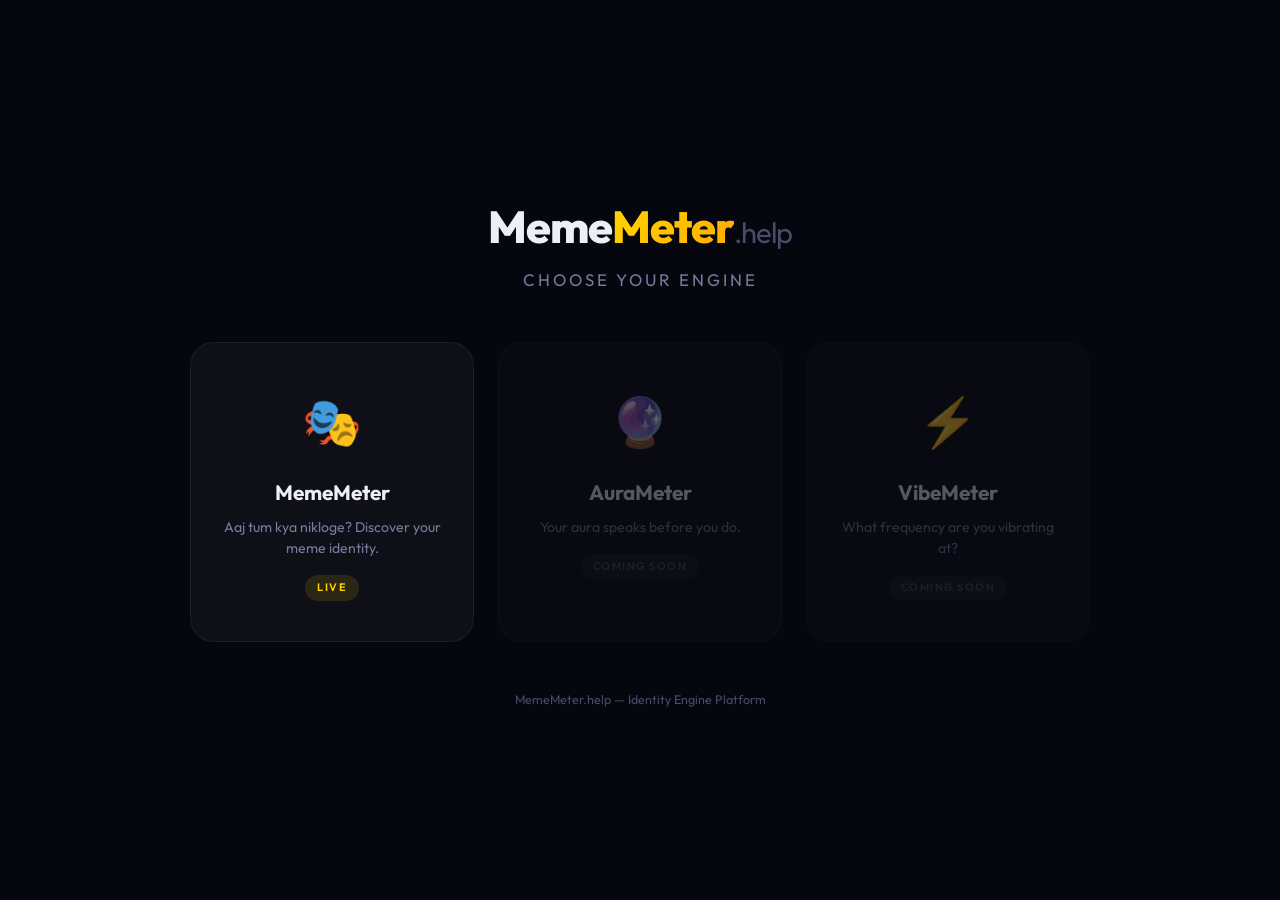
==== index.html @ c7aa948e "MemeMeter.help Platform v1.0 - modular engine architecture, auto-detect audio, weighted categories" ====
<!DOCTYPE html>
<html lang="en">

<head>
  <meta charset="UTF-8">
  <meta name="viewport" content="width=device-width, initial-scale=1.0">
  <title>MemeMeter.help — Psychological Identity Engine Platform</title>
  <meta name="description" content="MemeMeter.help — Choose your identity engine. Discover what makes you different." />
  <meta name="theme-color" content="#06060e" />
  <meta property="og:title" content="MemeMeter.help — Identity Engine Platform" />
  <meta property="og:description" content="Choose your engine. Discover your identity." />
  <meta property="og:type" content="website" />
  <meta property="og:url" content="https://mememeter.help" />

  <link rel="preconnect" href="https://fonts.googleapis.com" />
  <link rel="preconnect" href="https://fonts.gstatic.com" crossorigin />
  <link href="https://fonts.googleapis.com/css2?family=Outfit:wght@400;500;600;700;800&display=swap" rel="stylesheet" />

  <link rel="stylesheet" href="css/style.css" />
</head>

<body>

  <div class="home-wrapper">

    <div class="home-brand">
      <h1>Meme<span class="brand-accent">Meter</span><span class="brand-dot">.help</span></h1>
    </div>
    <p class="home-subtitle">Choose Your Engine</p>

    <div class="engine-grid">

      <!-- Engine 1: MemeMeter (LIVE) -->
      <a href="engines/mememeter.html" class="engine-card live" id="engine-mememeter">
        <span class="engine-card-emoji">🎭</span>
        <h2 class="engine-card-title">MemeMeter</h2>
        <p class="engine-card-desc">Aaj tum kya nikloge? Discover your meme identity.</p>
        <span class="engine-card-badge">Live</span>
      </a>

      <!-- Engine 2: Coming Soon -->
      <div class="engine-card coming-soon">
        <span class="engine-card-emoji">🔮</span>
        <h2 class="engine-card-title">AuraMeter</h2>
        <p class="engine-card-desc">Your aura speaks before you do.</p>
        <span class="engine-card-badge">Coming Soon</span>
      </div>

      <!-- Engine 3: Coming Soon -->
      <div class="engine-card coming-soon">
        <span class="engine-card-emoji">⚡</span>
        <h2 class="engine-card-title">VibeMeter</h2>
        <p class="engine-card-desc">What frequency are you vibrating at?</p>
        <span class="engine-card-badge">Coming Soon</span>
      </div>

    </div>

    <p class="home-footer">MemeMeter.help — Identity Engine Platform</p>

  </div>

</body>

</html>
---- css/style.css ----
/* ═══════════════════════════════════════════════════════════════
   MemeMeter.help — Platform Stylesheet
   ═══════════════════════════════════════════════════════════════ */

/* ── Reset & Root ─────────────────────────────────────────── */
*,
*::before,
*::after {
    margin: 0;
    padding: 0;
    box-sizing: border-box;
}

:root {
    --bg-deep: #06060e;
    --bg-primary: #0a0a16;
    --bg-card: rgba(255, 255, 255, 0.04);
    --bg-card-hover: rgba(255, 255, 255, 0.08);
    --border-subtle: rgba(255, 255, 255, 0.06);
    --text-primary: #eeeef5;
    --text-secondary: #7a7a9e;
    --text-muted: #4a4a6a;
    --accent-gold: #ffd700;
    --radius-sm: 10px;
    --radius-md: 16px;
    --radius-lg: 24px;
    --font: 'Outfit', sans-serif;
    --ease: cubic-bezier(0.4, 0, 0.2, 1);

    /* Category glows (rgb for rgba usage) */
    --glow-alpha: 255, 215, 0;
    --glow-savage: 168, 85, 247;
    --glow-silent: 59, 130, 246;
    --glow-clown: 239, 68, 68;
    --glow-stable: 107, 114, 128;
}

html {
    scroll-behavior: smooth;
    -webkit-tap-highlight-color: transparent;
}

body {
    font-family: var(--font);
    background: var(--bg-deep);
    color: var(--text-primary);
    min-height: 100vh;
    line-height: 1.6;
    -webkit-font-smoothing: antialiased;
}

.hidden {
    display: none !important;
}

/* ═══ HOMEPAGE ═══════════════════════════════════════════════ */
.home-wrapper {
    min-height: 100vh;
    display: flex;
    flex-direction: column;
    align-items: center;
    justify-content: center;
    padding: 2rem 1.5rem;
    text-align: center;
}

.home-brand h1 {
    font-size: 2.8rem;
    font-weight: 800;
    letter-spacing: -1px;
    margin-bottom: 0.3rem;
}

.brand-accent {
    background: linear-gradient(135deg, #ffd700, #ffaa00);
    -webkit-background-clip: text;
    -webkit-text-fill-color: transparent;
    background-clip: text;
}

.brand-dot,
.logo-dot {
    color: var(--text-muted);
    font-weight: 400;
    font-size: 0.65em;
}

.home-subtitle {
    color: var(--text-secondary);
    font-size: 1.05rem;
    letter-spacing: 3px;
    text-transform: uppercase;
    margin-bottom: 3rem;
}

/* Engine Grid */
.engine-grid {
    display: grid;
    grid-template-columns: repeat(3, 1fr);
    gap: 1.5rem;
    max-width: 900px;
    width: 100%;
}

.engine-card {
    background: var(--bg-card);
    border: 1px solid var(--border-subtle);
    border-radius: var(--radius-lg);
    padding: 2.5rem 1.8rem;
    text-decoration: none;
    color: var(--text-primary);
    transition: all 0.3s var(--ease);
    position: relative;
}

.engine-card.live:hover {
    background: var(--bg-card-hover);
    transform: translateY(-6px);
    box-shadow: 0 20px 50px rgba(255, 215, 0, 0.08);
    border-color: rgba(255, 215, 0, 0.15);
}

.engine-card.coming-soon {
    opacity: 0.35;
    cursor: not-allowed;
}

.engine-card-emoji {
    font-size: 3rem;
    display: block;
    margin-bottom: 1rem;
}

.engine-card-title {
    font-size: 1.3rem;
    font-weight: 700;
    margin-bottom: 0.5rem;
}

.engine-card-desc {
    color: var(--text-secondary);
    font-size: 0.88rem;
    line-height: 1.5;
}

.engine-card-badge {
    display: inline-block;
    margin-top: 1rem;
    padding: 0.25rem 0.75rem;
    border-radius: 20px;
    font-size: 0.68rem;
    font-weight: 600;
    text-transform: uppercase;
    letter-spacing: 1.5px;
}

.engine-card.live .engine-card-badge {
    background: rgba(255, 215, 0, 0.12);
    color: var(--accent-gold);
}

.engine-card.coming-soon .engine-card-badge {
    background: rgba(255, 255, 255, 0.05);
    color: var(--text-muted);
}

.home-footer {
    margin-top: 3rem;
    color: var(--text-muted);
    font-size: 0.78rem;
}

/* ═══ ENGINE PAGE ════════════════════════════════════════════ */
.engine-container {
    max-width: 500px;
    margin: 0 auto;
    padding: 1.5rem;
    min-height: 100vh;
}

/* Ad Slots */
.ad-slot {
    width: 100%;
    min-height: 50px;
    display: flex;
    align-items: center;
    justify-content: center;
    margin: 0.8rem 0;
}

.ad-slot--sticky {
    position: fixed;
    bottom: 0;
    left: 0;
    right: 0;
    z-index: 100;
    background: var(--bg-deep);
}

.ad-placeholder {
    color: var(--text-muted);
    font-size: 0.65rem;
    text-transform: uppercase;
    letter-spacing: 2px;
    opacity: 0.25;
}

/* Header */
.engine-header {
    text-align: center;
    padding: 1.5rem 0 1rem;
}

.engine-logo {
    font-size: 2.2rem;
    font-weight: 800;
    letter-spacing: -1px;
}

.logo-accent {
    background: linear-gradient(135deg, #ffd700, #ffaa00);
    -webkit-background-clip: text;
    -webkit-text-fill-color: transparent;
    background-clip: text;
}

.engine-tagline {
    color: var(--text-secondary);
    font-size: 0.95rem;
    margin-top: 0.25rem;
}

/* Input Section */
.input-card {
    background: var(--bg-card);
    border: 1px solid var(--border-subtle);
    border-radius: var(--radius-lg);
    padding: 2rem 1.5rem;
}

.input-label {
    display: block;
    color: var(--text-secondary);
    font-size: 0.8rem;
    font-weight: 600;
    text-transform: uppercase;
    letter-spacing: 1px;
    margin-bottom: 0.5rem;
}

.input-field {
    width: 100%;
    padding: 0.85rem 1.1rem;
    background: rgba(255, 255, 255, 0.04);
    border: 1px solid var(--border-subtle);
    border-radius: var(--radius-sm);
    color: var(--text-primary);
    font-family: var(--font);
    font-size: 1rem;
    outline: none;
    transition: all 0.3s var(--ease);
    margin-bottom: 1.5rem;
}

.input-field::placeholder {
    color: var(--text-muted);
}

.input-field:focus {
    border-color: rgba(255, 215, 0, 0.4);
    box-shadow: 0 0 20px rgba(255, 215, 0, 0.06);
}

/* Mode Grid */
.mode-grid {
    display: grid;
    grid-template-columns: repeat(auto-fit, minmax(85px, 1fr));
    gap: 0.5rem;
    margin-bottom: 1.6rem;
}

.mode-btn {
    padding: 0.55rem 0.3rem;
    background: rgba(255, 255, 255, 0.03);
    border: 1px solid var(--border-subtle);
    border-radius: var(--radius-sm);
    color: var(--text-secondary);
    font-family: var(--font);
    font-size: 0.82rem;
    font-weight: 500;
    cursor: pointer;
    transition: all 0.3s var(--ease);
}

.mode-btn:hover {
    background: rgba(255, 255, 255, 0.06);
    color: var(--text-primary);
}

.mode-btn.active {
    background: rgba(255, 215, 0, 0.1);
    border-color: rgba(255, 215, 0, 0.3);
    color: var(--accent-gold);
}

/* CTA Button */
.cta-btn {
    width: 100%;
    padding: 0.95rem;
    background: linear-gradient(135deg, #ffd700, #ffaa00);
    border: none;
    border-radius: var(--radius-sm);
    color: #0a0a16;
    font-family: var(--font);
    font-size: 1.05rem;
    font-weight: 700;
    cursor: pointer;
    transition: all 0.3s var(--ease);
    display: flex;
    align-items: center;
    justify-content: center;
    gap: 0.5rem;
}

.cta-btn:hover {
    transform: translateY(-2px);
    box-shadow: 0 8px 25px rgba(255, 215, 0, 0.25);
}

.cta-btn:active {
    transform: translateY(0);
}

.cta-btn:disabled {
    opacity: 0.5;
    cursor: not-allowed;
    transform: none;
}

.cta-btn--secondary {
    background: rgba(255, 255, 255, 0.06);
    color: var(--text-primary);
    border: 1px solid var(--border-subtle);
}

.cta-btn--secondary:hover {
    background: rgba(255, 255, 255, 0.1);
    box-shadow: none;
}

/* Loading Section */
.loading-section {
    padding: 4rem 0;
    text-align: center;
}

.loader-ring {
    width: 80px;
    height: 80px;
    margin: 0 auto 2rem;
    position: relative;
}

.loader-ring .ring {
    position: absolute;
    inset: 0;
    border-radius: 50%;
    border: 3px solid transparent;
}

.loader-ring .ring:nth-child(1) {
    border-top-color: #ffd700;
    animation: spin 1.2s linear infinite;
}

.loader-ring .ring:nth-child(2) {
    border-right-color: #a855f7;
    animation: spin 1.8s linear infinite reverse;
}

.loader-ring .ring:nth-child(3) {
    border-bottom-color: #3b82f6;
    animation: spin 2.4s linear infinite;
}

@keyframes spin {
    to {
        transform: rotate(360deg);
    }
}

.loading-msg {
    color: var(--text-secondary);
    font-size: 0.95rem;
    min-height: 1.5em;
}

/* ═══ RESULT SECTION ═════════════════════════════════════════ */
.result-section {
    padding: 1rem 0 2rem;
    animation: fadeInUp 0.6s ease-out;
}

@keyframes fadeInUp {
    from {
        opacity: 0;
        transform: translateY(30px);
    }

    to {
        opacity: 1;
        transform: translateY(0);
    }
}

/* Meme Card */
.meme-card {
    border-radius: var(--radius-lg);
    padding: 2px;
    position: relative;
    overflow: hidden;
    --active-glow: var(--glow-stable);
    animation: glowPulse 3s ease-in-out infinite;
}

@keyframes glowPulse {

    0%,
    100% {
        box-shadow: 0 0 25px rgba(var(--active-glow), 0.12);
    }

    50% {
        box-shadow: 0 0 50px rgba(var(--active-glow), 0.28);
    }
}

.meme-card-inner {
    background: var(--bg-primary);
    border-radius: calc(var(--radius-lg) - 2px);
    padding: 2.5rem 1.8rem;
    text-align: center;
}

.meme-card-header {
    font-size: 0.65rem;
    text-transform: uppercase;
    letter-spacing: 3px;
    color: var(--text-muted);
    margin-bottom: 1.5rem;
}

.meme-emoji {
    font-size: 4rem;
    display: block;
    margin-bottom: 0.8rem;
    animation: emojiFloat 3s ease-in-out infinite;
}

@keyframes emojiFloat {

    0%,
    100% {
        transform: translateY(0);
    }

    50% {
        transform: translateY(-8px);
    }
}

.meme-title {
    font-size: 1.7rem;
    font-weight: 800;
    margin-bottom: 0.25rem;
    line-height: 1.2;
}

.meme-name {
    font-size: 0.85rem;
    color: var(--text-secondary);
    margin-bottom: 1rem;
}

.meme-text {
    font-size: 1rem;
    line-height: 1.7;
    color: var(--text-secondary);
    max-width: 330px;
    margin: 0 auto 1.5rem;
}

.meme-badge {
    display: inline-block;
    padding: 0.3rem 0.9rem;
    border-radius: 20px;
    font-size: 0.65rem;
    font-weight: 700;
    text-transform: uppercase;
    letter-spacing: 2px;
    margin-bottom: 1.5rem;
}

.meme-card-footer {
    font-size: 0.72rem;
    color: var(--text-muted);
}

.meme-card-footer strong {
    color: var(--text-secondary);
}

/* ── Category Card Themes ─────────────────────────────────── */
.meme-card[data-category="ALPHA"] {
    --active-glow: var(--glow-alpha);
    background: linear-gradient(135deg, rgba(255, 215, 0, 0.25), rgba(255, 170, 0, 0.08));
}

.meme-card[data-category="ALPHA"] .meme-title {
    color: #ffd700;
}

.meme-card[data-category="ALPHA"] .meme-badge {
    background: rgba(255, 215, 0, 0.12);
    color: #ffd700;
}

.meme-card[data-category="SAVAGE"] {
    --active-glow: var(--glow-savage);
    background: linear-gradient(135deg, rgba(168, 85, 247, 0.25), rgba(59, 130, 246, 0.08));
}

.meme-card[data-category="SAVAGE"] .meme-title {
    color: #c084fc;
}

.meme-card[data-category="SAVAGE"] .meme-badge {
    background: rgba(168, 85, 247, 0.12);
    color: #c084fc;
}

.meme-card[data-category="SILENT"] {
    --active-glow: var(--glow-silent);
    background: linear-gradient(135deg, rgba(59, 130, 246, 0.2), rgba(30, 58, 138, 0.08));
}

.meme-card[data-category="SILENT"] .meme-title {
    color: #60a5fa;
}

.meme-card[data-category="SILENT"] .meme-badge {
    background: rgba(59, 130, 246, 0.12);
    color: #60a5fa;
}

.meme-card[data-category="CLOWN"] {
    --active-glow: var(--glow-clown);
    background: linear-gradient(135deg, rgba(239, 68, 68, 0.25), rgba(249, 115, 22, 0.12));
}

.meme-card[data-category="CLOWN"] .meme-title {
    color: #f87171;
}

.meme-card[data-category="CLOWN"] .meme-badge {
    background: rgba(239, 68, 68, 0.12);
    color: #f87171;
}

.meme-card[data-category="STABLE"] {
    --active-glow: var(--glow-stable);
    background: linear-gradient(135deg, rgba(107, 114, 128, 0.15), rgba(75, 85, 99, 0.06));
}

.meme-card[data-category="STABLE"] .meme-title {
    color: #9ca3af;
}

.meme-card[data-category="STABLE"] .meme-badge {
    background: rgba(107, 114, 128, 0.12);
    color: #9ca3af;
}

/* Action Buttons */
.action-row {
    display: grid;
    grid-template-columns: repeat(2, 1fr);
    gap: 0.7rem;
    margin: 1.5rem 0;
}

.action-btn {
    padding: 0.7rem 0.4rem;
    background: var(--bg-card);
    border: 1px solid var(--border-subtle);
    border-radius: var(--radius-sm);
    color: var(--text-primary);
    font-family: var(--font);
    font-size: 0.82rem;
    font-weight: 500;
    cursor: pointer;
    transition: all 0.3s var(--ease);
    display: flex;
    align-items: center;
    justify-content: center;
    gap: 0.35rem;
}

.action-btn:hover {
    background: var(--bg-card-hover);
    transform: translateY(-1px);
}

.audio-controls {
    display: flex;
    gap: 0.5rem;
    margin-bottom: 1.2rem;
}

.audio-btn {
    flex: 1;
    padding: 0.55rem;
    background: rgba(255, 255, 255, 0.03);
    border: 1px solid var(--border-subtle);
    border-radius: var(--radius-sm);
    color: var(--text-secondary);
    font-family: var(--font);
    font-size: 0.78rem;
    cursor: pointer;
    transition: all 0.3s var(--ease);
    display: flex;
    align-items: center;
    justify-content: center;
    gap: 0.3rem;
}

.audio-btn:hover {
    background: rgba(255, 255, 255, 0.06);
    color: var(--text-primary);
}

/* ═══ RESPONSIVE ═════════════════════════════════════════════ */
@media (max-width: 768px) {
    .engine-grid {
        grid-template-columns: 1fr;
        max-width: 360px;
        margin: 0 auto;
    }

    .home-brand h1 {
        font-size: 2.2rem;
    }
}

@media (max-width: 500px) {
    .engine-logo {
        font-size: 1.8rem;
    }

    .meme-title {
        font-size: 1.45rem;
    }

    .meme-emoji {
        font-size: 3.2rem;
    }

    .mode-grid {
        grid-template-columns: repeat(3, 1fr);
    }
}

@media (max-width: 380px) {
    .mode-grid {
        grid-template-columns: repeat(2, 1fr);
    }

    .action-row {
        grid-template-columns: 1fr;
    }
}
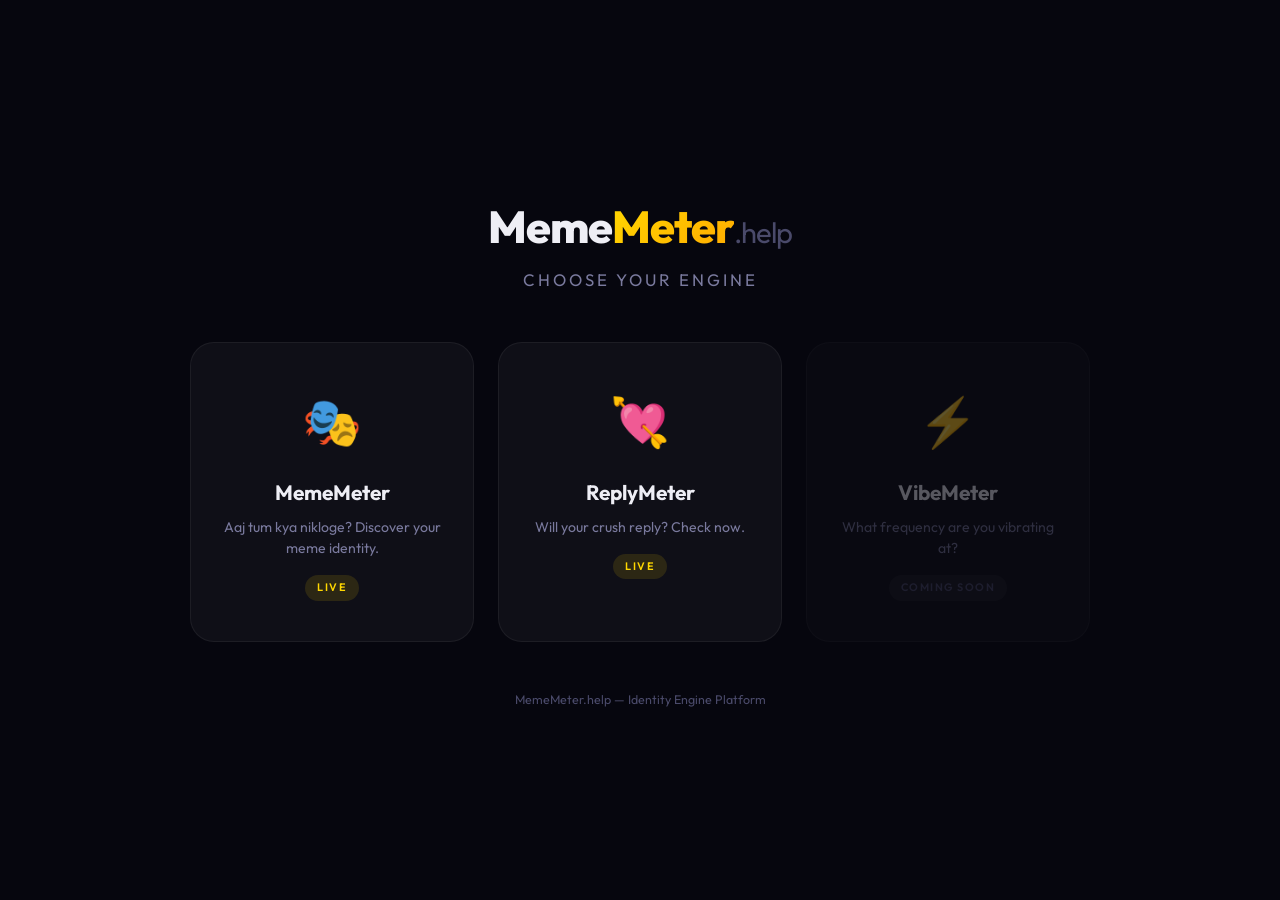
==== commit ba081252: "Add ReplyMeter engine: 5-step crush reply probability calculator with typing animation, 50 dialogues" ====
--- a/index.html
+++ b/index.html
@@ -3,19 +3,68 @@
 
 <head>
   <meta charset="UTF-8">
-  <meta name="viewport" content="width=device-width, initial-scale=1.0">
-  <title>MemeMeter.help — Psychological Identity Engine Platform</title>
-  <meta name="description" content="MemeMeter.help — Choose your identity engine. Discover what makes you different." />
+  <meta name="viewport" content="width=device-width, initial-scale=1">
+
+  <!-- ══ Primary SEO ═══════════════════════════════════════ -->
+  <title>MemeMeter – Psychological Identity Engine</title>
+  <meta name="description"
+    content="MemeMeter.help — India's #1 meme personality test. Enter your name and find out if you're Alpha, Savage, Silent Operator or a full Clown. Free, fun, instant result with audio. Try now!" />
+  <meta name="keywords"
+    content="meme meter, meme personality test, meme test, sigma test, alpha test, savage or clown, meme identity, personality quiz, funny personality test, hinglish meme, meme generator, apna meme type check karo, sigma ya clown test, mememeter result, free meme quiz, meme level check, personality test hindi, identity test online free, viral meme test, psychological identity test" />
+  <meta name="author" content="MemeMeter.help" />
+  <meta name="robots" content="index, follow" />
+  <link rel="canonical" href="https://mememeter.promptly.help/" />
   <meta name="theme-color" content="#06060e" />
-  <meta property="og:title" content="MemeMeter.help — Identity Engine Platform" />
-  <meta property="og:description" content="Choose your engine. Discover your identity." />
+
+  <!-- ══ Open Graph (Facebook, WhatsApp, Discord) ═════════ -->
   <meta property="og:type" content="website" />
-  <meta property="og:url" content="https://mememeter.help" />
+  <meta property="og:site_name" content="MemeMeter.help" />
+  <meta property="og:title" content="MemeMeter – Aaj Tum Kya Nikloge?" />
+  <meta property="og:description" content="Sigma? Savage? Silent Operator? Check your identity now." />
+  <meta property="og:url" content="https://mememeter.promptly.help/" />
+  <meta property="og:image" content="https://mememeter.promptly.help/og-image.png?v=1" />
+  <meta property="og:image:width" content="1200" />
+  <meta property="og:image:height" content="630" />
+  <meta property="og:locale" content="en_IN" />
 
+  <!-- ══ Twitter Card ═════════════════════════════════════ -->
+  <meta name="twitter:card" content="summary_large_image" />
+  <meta name="twitter:title" content="MemeMeter – Aaj Tum Kya Nikloge?" />
+  <meta name="twitter:description" content="Sigma? Savage? Silent Operator? Check your identity now." />
+  <meta name="twitter:image" content="https://mememeter.promptly.help/og-image.png?v=1" />
+
+  <!-- ══ JSON-LD Structured Data ══════════════════════════ -->
+  <script type="application/ld+json">
+  {
+    "@context": "https://schema.org",
+    "@type": "WebSite",
+    "name": "MemeMeter.help",
+    "alternateName": ["MemeMeter", "Meme Meter", "Meme Personality Test"],
+    "url": "https://mememeter.promptly.help",
+    "description": "Free meme personality test — discover your identity: Alpha Frequency, Dominance Protocol, Silent Operator, or Reality Check.",
+    "inLanguage": ["en", "hi"],
+    "potentialAction": {
+      "@type": "SearchAction",
+      "target": "https://mememeter.promptly.help/engines/mememeter.html?q={search_term_string}",
+      "query-input": "required name=search_term_string"
+    }
+  }
+  </script>
+  <script type="application/ld+json">
+  {
+    "@context": "https://schema.org",
+    "@type": "Organization",
+    "name": "MemeMeter.help",
+    "url": "https://mememeter.promptly.help",
+    "logo": "https://mememeter.promptly.help/og-image.png?v=1",
+    "sameAs": []
+  }
+  </script>
+
+  <!-- ══ Fonts & Styles ══════════════════════════════════ -->
   <link rel="preconnect" href="https://fonts.googleapis.com" />
   <link rel="preconnect" href="https://fonts.gstatic.com" crossorigin />
   <link href="https://fonts.googleapis.com/css2?family=Outfit:wght@400;500;600;700;800&display=swap" rel="stylesheet" />
-
   <link rel="stylesheet" href="css/style.css" />
 </head>
 
@@ -38,13 +87,13 @@
         <span class="engine-card-badge">Live</span>
       </a>
 
-      <!-- Engine 2: Coming Soon -->
-      <div class="engine-card coming-soon">
-        <span class="engine-card-emoji">🔮</span>
-        <h2 class="engine-card-title">AuraMeter</h2>
-        <p class="engine-card-desc">Your aura speaks before you do.</p>
-        <span class="engine-card-badge">Coming Soon</span>
-      </div>
+      <!-- Engine 2: ReplyMeter (LIVE) -->
+      <a href="engines/replymeter.html" class="engine-card live" id="engine-replymeter">
+        <span class="engine-card-emoji">💘</span>
+        <h2 class="engine-card-title">ReplyMeter</h2>
+        <p class="engine-card-desc">Will your crush reply? Check now.</p>
+        <span class="engine-card-badge">Live</span>
+      </a>
 
       <!-- Engine 3: Coming Soon -->
       <div class="engine-card coming-soon">
--- a/css/style.css
+++ b/css/style.css
@@ -678,4 +678,358 @@
     .action-row {
         grid-template-columns: 1fr;
     }
+}
+
+
+/* ═══════════════════════════════════════════════════════════════
+   REPLYMETER ENGINE — Styles
+   ═══════════════════════════════════════════════════════════════ */
+
+/* ── Progress Dots ──────────────────────────────────────── */
+.rm-progress {
+    display: flex;
+    justify-content: center;
+    gap: 0.6rem;
+    margin-bottom: 1.8rem;
+}
+
+.rm-dot {
+    width: 32px;
+    height: 32px;
+    border-radius: 50%;
+    background: rgba(255, 255, 255, 0.04);
+    border: 1px solid var(--border-subtle);
+    color: var(--text-muted);
+    font-size: 0.7rem;
+    font-weight: 600;
+    display: flex;
+    align-items: center;
+    justify-content: center;
+    transition: all 0.3s var(--ease);
+}
+
+.rm-dot.active {
+    border-color: rgba(255, 215, 0, 0.4);
+    color: var(--accent-gold);
+    background: rgba(255, 215, 0, 0.08);
+}
+
+.rm-dot.done {
+    background: rgba(255, 215, 0, 0.15);
+    border-color: rgba(255, 215, 0, 0.5);
+    color: var(--accent-gold);
+}
+
+/* ── Wizard Steps ───────────────────────────────────────── */
+.rm-wizard {
+    position: relative;
+    min-height: 200px;
+}
+
+.rm-step {
+    display: none;
+    animation: rmFadeIn 0.35s ease-out;
+}
+
+.rm-step.active {
+    display: block;
+}
+
+@keyframes rmFadeIn {
+    from {
+        opacity: 0;
+        transform: translateX(20px);
+    }
+
+    to {
+        opacity: 1;
+        transform: translateX(0);
+    }
+}
+
+.rm-step-label {
+    font-size: 1.05rem;
+    font-weight: 600;
+    color: var(--text-primary);
+    margin-bottom: 1rem;
+    text-align: center;
+}
+
+/* ── Radio Buttons (large, tap-friendly) ────────────────── */
+.rm-radio-grid {
+    display: grid;
+    grid-template-columns: 1fr;
+    gap: 0.5rem;
+}
+
+.rm-radio-btn {
+    width: 100%;
+    padding: 0.85rem 1rem;
+    background: rgba(255, 255, 255, 0.03);
+    border: 1px solid var(--border-subtle);
+    border-radius: var(--radius-sm);
+    color: var(--text-secondary);
+    font-family: var(--font);
+    font-size: 0.92rem;
+    font-weight: 500;
+    cursor: pointer;
+    transition: all 0.25s var(--ease);
+    text-align: left;
+}
+
+.rm-radio-btn:hover {
+    background: rgba(255, 255, 255, 0.06);
+    color: var(--text-primary);
+}
+
+.rm-radio-btn.selected {
+    background: rgba(255, 215, 0, 0.1);
+    border-color: rgba(255, 215, 0, 0.35);
+    color: var(--accent-gold);
+    font-weight: 600;
+}
+
+/* ── Confidence Slider ──────────────────────────────────── */
+.rm-slider-wrap {
+    padding: 1.5rem 0 2rem;
+    text-align: center;
+}
+
+.rm-slider {
+    width: 100%;
+    height: 6px;
+    -webkit-appearance: none;
+    appearance: none;
+    background: rgba(255, 255, 255, 0.08);
+    border-radius: 3px;
+    outline: none;
+}
+
+.rm-slider::-webkit-slider-thumb {
+    -webkit-appearance: none;
+    width: 28px;
+    height: 28px;
+    border-radius: 50%;
+    background: linear-gradient(135deg, #ffd700, #ffaa00);
+    border: none;
+    cursor: pointer;
+    box-shadow: 0 4px 15px rgba(255, 215, 0, 0.3);
+}
+
+.rm-slider::-moz-range-thumb {
+    width: 28px;
+    height: 28px;
+    border-radius: 50%;
+    background: linear-gradient(135deg, #ffd700, #ffaa00);
+    border: none;
+    cursor: pointer;
+    box-shadow: 0 4px 15px rgba(255, 215, 0, 0.3);
+}
+
+.rm-slider-value {
+    margin-top: 0.8rem;
+    font-size: 2rem;
+    font-weight: 800;
+    color: var(--accent-gold);
+}
+
+/* ── Check Button inside wizard ─────────────────────────── */
+.rm-check-btn {
+    margin-top: 1rem;
+}
+
+/* ── Typing Bubble Loading ──────────────────────────────── */
+.rm-loading-section {
+    padding: 5rem 0;
+    text-align: center;
+}
+
+.rm-typing-bubble {
+    display: inline-flex;
+    gap: 6px;
+    background: rgba(255, 255, 255, 0.06);
+    padding: 1rem 1.5rem;
+    border-radius: 20px 20px 20px 4px;
+    margin-bottom: 1.5rem;
+}
+
+.rm-typing-dot {
+    width: 10px;
+    height: 10px;
+    border-radius: 50%;
+    background: var(--text-secondary);
+    animation: rmTypingBounce 1.4s ease-in-out infinite;
+}
+
+.rm-typing-dot:nth-child(2) {
+    animation-delay: 0.15s;
+}
+
+.rm-typing-dot:nth-child(3) {
+    animation-delay: 0.3s;
+}
+
+@keyframes rmTypingBounce {
+
+    0%,
+    60%,
+    100% {
+        transform: translateY(0);
+        opacity: 0.4;
+    }
+
+    30% {
+        transform: translateY(-10px);
+        opacity: 1;
+    }
+}
+
+/* ── Result Card (1:1 square) ───────────────────────────── */
+.rm-result-card {
+    border-radius: var(--radius-lg);
+    padding: 2px;
+    position: relative;
+    overflow: hidden;
+    animation: glowPulse 3s ease-in-out infinite;
+    aspect-ratio: 1 / 1;
+    max-width: 420px;
+    margin: 0 auto;
+}
+
+.rm-card-inner {
+    background: var(--bg-primary);
+    border-radius: calc(var(--radius-lg) - 2px);
+    padding: 2.5rem 1.8rem;
+    text-align: center;
+    display: flex;
+    flex-direction: column;
+    align-items: center;
+    justify-content: center;
+    height: 100%;
+}
+
+/* ── Percent Display ────────────────────────────────────── */
+.rm-percent-wrap {
+    margin: 1rem 0;
+}
+
+.rm-percent {
+    font-size: 5rem;
+    font-weight: 800;
+    line-height: 1;
+    background: linear-gradient(135deg, #ffd700, #ffaa00);
+    -webkit-background-clip: text;
+    -webkit-text-fill-color: transparent;
+    background-clip: text;
+}
+
+.rm-range-title {
+    font-size: 1.2rem;
+    font-weight: 700;
+    margin-bottom: 1rem;
+    color: var(--text-primary);
+}
+
+.rm-dialogue {
+    font-size: 0.95rem;
+    line-height: 1.7;
+    color: var(--text-secondary);
+    white-space: pre-line;
+    max-width: 300px;
+    margin: 0 auto 1.5rem;
+}
+
+/* ── Range Glow Themes ──────────────────────────────────── */
+.rm-glow-green {
+    --active-glow: 74, 222, 128;
+    background: linear-gradient(135deg, rgba(74, 222, 128, 0.2), rgba(34, 197, 94, 0.06));
+}
+
+.rm-glow-green .rm-percent {
+    background: linear-gradient(135deg, #4ade80, #22c55e);
+    -webkit-background-clip: text;
+    background-clip: text;
+}
+
+.rm-glow-green .rm-range-title {
+    color: #4ade80;
+}
+
+.rm-glow-delay {
+    --active-glow: 251, 191, 36;
+    background: linear-gradient(135deg, rgba(251, 191, 36, 0.2), rgba(245, 158, 11, 0.06));
+}
+
+.rm-glow-delay .rm-percent {
+    background: linear-gradient(135deg, #fbbf24, #f59e0b);
+    -webkit-background-clip: text;
+    background-clip: text;
+}
+
+.rm-glow-delay .rm-range-title {
+    color: #fbbf24;
+}
+
+.rm-glow-overthink {
+    --active-glow: 251, 146, 60;
+    background: linear-gradient(135deg, rgba(251, 146, 60, 0.2), rgba(234, 88, 12, 0.06));
+}
+
+.rm-glow-overthink .rm-percent {
+    background: linear-gradient(135deg, #fb923c, #ea580c);
+    -webkit-background-clip: text;
+    background-clip: text;
+}
+
+.rm-glow-overthink .rm-range-title {
+    color: #fb923c;
+}
+
+.rm-glow-danger {
+    --active-glow: 239, 68, 68;
+    background: linear-gradient(135deg, rgba(239, 68, 68, 0.25), rgba(185, 28, 28, 0.08));
+}
+
+.rm-glow-danger .rm-percent {
+    background: linear-gradient(135deg, #ef4444, #b91c1c);
+    -webkit-background-clip: text;
+    background-clip: text;
+}
+
+.rm-glow-danger .rm-range-title {
+    color: #ef4444;
+}
+
+.rm-glow-brother {
+    --active-glow: 148, 163, 184;
+    background: linear-gradient(135deg, rgba(148, 163, 184, 0.15), rgba(100, 116, 139, 0.06));
+}
+
+.rm-glow-brother .rm-percent {
+    background: linear-gradient(135deg, #94a3b8, #64748b);
+    -webkit-background-clip: text;
+    background-clip: text;
+}
+
+.rm-glow-brother .rm-range-title {
+    color: #94a3b8;
+}
+
+/* ── ReplyMeter Responsive ──────────────────────────────── */
+@media (max-width: 500px) {
+    .rm-percent {
+        font-size: 4rem;
+    }
+
+    .rm-result-card {
+        max-width: 340px;
+    }
+
+    .rm-card-inner {
+        padding: 2rem 1.4rem;
+    }
+
+    .rm-dialogue {
+        font-size: 0.88rem;
+    }
 }
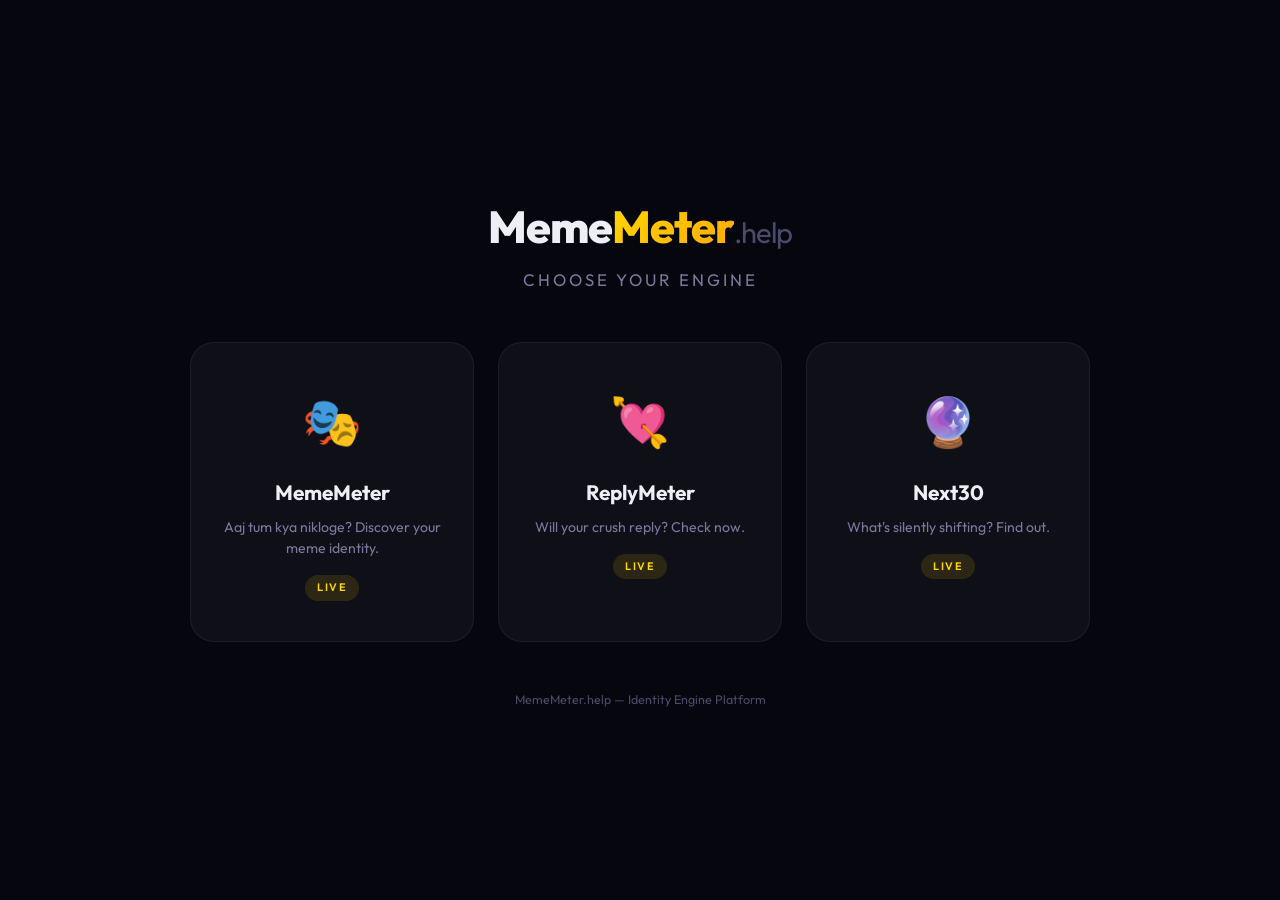
==== commit 87708878: "Add Next30 engine: cinematic emotional shift predictor, 5 modes, 50 dialogues, darkening overlay" ====
--- a/index.html
+++ b/index.html
@@ -95,13 +95,13 @@
         <span class="engine-card-badge">Live</span>
       </a>
 
-      <!-- Engine 3: Coming Soon -->
-      <div class="engine-card coming-soon">
-        <span class="engine-card-emoji">⚡</span>
-        <h2 class="engine-card-title">VibeMeter</h2>
-        <p class="engine-card-desc">What frequency are you vibrating at?</p>
-        <span class="engine-card-badge">Coming Soon</span>
-      </div>
+      <!-- Engine 3: Next30 (LIVE) -->
+      <a href="engines/next30.html" class="engine-card live" id="engine-next30">
+        <span class="engine-card-emoji">🔮</span>
+        <h2 class="engine-card-title">Next30</h2>
+        <p class="engine-card-desc">What's silently shifting? Find out.</p>
+        <span class="engine-card-badge">Live</span>
+      </a>
 
     </div>
 
--- a/css/style.css
+++ b/css/style.css
@@ -1032,4 +1032,415 @@
     .rm-dialogue {
         font-size: 0.88rem;
     }
+}
+
+
+/* ═══════════════════════════════════════════════════════════════
+   NEXT30 ENGINE — Styles
+   ═══════════════════════════════════════════════════════════════ */
+
+/* ── Cinematic Overlay ──────────────────────────────────── */
+.n30-overlay {
+    position: fixed;
+    inset: 0;
+    background: rgba(0, 0, 0, 0);
+    pointer-events: none;
+    z-index: 50;
+    transition: background 1.5s ease;
+}
+
+.n30-overlay.n30-darken {
+    background: rgba(0, 0, 0, 0.55);
+}
+
+/* ── Progress Dots ──────────────────────────────────────── */
+.n30-progress {
+    display: flex;
+    justify-content: center;
+    gap: 0.6rem;
+    margin-bottom: 1.8rem;
+}
+
+.n30-dot {
+    width: 32px;
+    height: 32px;
+    border-radius: 50%;
+    background: rgba(255, 255, 255, 0.04);
+    border: 1px solid var(--border-subtle);
+    color: var(--text-muted);
+    font-size: 0.7rem;
+    font-weight: 600;
+    display: flex;
+    align-items: center;
+    justify-content: center;
+    transition: all 0.3s var(--ease);
+}
+
+.n30-dot.active {
+    border-color: rgba(168, 85, 247, 0.4);
+    color: #c084fc;
+    background: rgba(168, 85, 247, 0.08);
+}
+
+.n30-dot.done {
+    background: rgba(168, 85, 247, 0.15);
+    border-color: rgba(168, 85, 247, 0.5);
+    color: #c084fc;
+}
+
+/* ── Wizard Steps ───────────────────────────────────────── */
+.n30-wizard {
+    position: relative;
+    min-height: 220px;
+}
+
+.n30-step {
+    display: none;
+    animation: n30FadeIn 0.4s ease-out;
+}
+
+.n30-step.active {
+    display: block;
+}
+
+@keyframes n30FadeIn {
+    from {
+        opacity: 0;
+        transform: translateY(12px);
+    }
+
+    to {
+        opacity: 1;
+        transform: translateY(0);
+    }
+}
+
+.n30-step-label {
+    font-size: 1.05rem;
+    font-weight: 600;
+    color: var(--text-primary);
+    margin-bottom: 1rem;
+    text-align: center;
+}
+
+/* ── Option Buttons ─────────────────────────────────────── */
+.n30-option-grid {
+    display: grid;
+    grid-template-columns: 1fr;
+    gap: 0.5rem;
+}
+
+.n30-option-btn {
+    width: 100%;
+    padding: 0.85rem 1rem;
+    background: rgba(255, 255, 255, 0.02);
+    border: 1px solid var(--border-subtle);
+    border-radius: var(--radius-sm);
+    color: var(--text-secondary);
+    font-family: var(--font);
+    font-size: 0.92rem;
+    font-weight: 500;
+    cursor: pointer;
+    transition: all 0.25s var(--ease);
+    text-align: left;
+}
+
+.n30-option-btn:hover {
+    background: rgba(168, 85, 247, 0.05);
+    border-color: rgba(168, 85, 247, 0.2);
+    color: var(--text-primary);
+}
+
+.n30-option-btn.selected {
+    background: rgba(168, 85, 247, 0.1);
+    border-color: rgba(168, 85, 247, 0.35);
+    color: #c084fc;
+    font-weight: 600;
+}
+
+.n30-card-dark {
+    background: rgba(255, 255, 255, 0.02);
+}
+
+/* ── Reveal Button ──────────────────────────────────────── */
+.n30-reveal-btn {
+    background: linear-gradient(135deg, #7c3aed, #a855f7);
+    color: #fff;
+    margin-top: 1rem;
+}
+
+.n30-reveal-btn:hover {
+    box-shadow: 0 8px 25px rgba(168, 85, 247, 0.3);
+}
+
+/* ── Loading Section ────────────────────────────────────── */
+.n30-loading-section {
+    padding: 6rem 0;
+    text-align: center;
+    position: relative;
+    z-index: 60;
+}
+
+.n30-pulse-ring {
+    width: 60px;
+    height: 60px;
+    margin: 0 auto 2rem;
+    border-radius: 50%;
+    border: 2px solid rgba(168, 85, 247, 0.4);
+    animation: n30Pulse 1.6s ease-in-out infinite;
+}
+
+@keyframes n30Pulse {
+    0% {
+        transform: scale(0.8);
+        opacity: 1;
+        box-shadow: 0 0 0 0 rgba(168, 85, 247, 0.4);
+    }
+
+    70% {
+        transform: scale(1.3);
+        opacity: 0.5;
+        box-shadow: 0 0 30px 10px rgba(168, 85, 247, 0);
+    }
+
+    100% {
+        transform: scale(0.8);
+        opacity: 1;
+        box-shadow: 0 0 0 0 rgba(168, 85, 247, 0);
+    }
+}
+
+.n30-loading-msg {
+    color: var(--text-secondary);
+    font-size: 0.95rem;
+    min-height: 1.5em;
+    transition: opacity 0.25s ease;
+}
+
+/* ── Result Card ────────────────────────────────────────── */
+.n30-result-card {
+    border-radius: var(--radius-lg);
+    padding: 2px;
+    position: relative;
+    overflow: hidden;
+    animation: glowPulse 4s ease-in-out infinite;
+}
+
+.n30-result-header {
+    font-size: 0.6rem;
+    text-transform: uppercase;
+    letter-spacing: 4px;
+    color: var(--text-muted);
+    margin-bottom: 1.2rem;
+    text-align: center;
+    padding-top: 2rem;
+}
+
+.n30-mode-icon {
+    font-size: 2.5rem;
+    text-align: center;
+    margin-bottom: 0.5rem;
+}
+
+.n30-mode-title {
+    font-size: 1.3rem;
+    font-weight: 700;
+    text-align: center;
+    margin-bottom: 1.5rem;
+    color: var(--text-primary);
+}
+
+/* ── 4 Structured Blocks ────────────────────────────────── */
+.n30-blocks {
+    padding: 0 1.8rem 1.5rem;
+}
+
+.n30-block {
+    margin-bottom: 1.4rem;
+    padding-bottom: 1.4rem;
+    border-bottom: 1px solid rgba(255, 255, 255, 0.04);
+}
+
+.n30-block:last-child {
+    border-bottom: none;
+    margin-bottom: 0;
+    padding-bottom: 0;
+}
+
+.n30-block-label {
+    font-size: 0.65rem;
+    text-transform: uppercase;
+    letter-spacing: 2px;
+    color: var(--text-muted);
+    margin-bottom: 0.4rem;
+    font-weight: 600;
+}
+
+.n30-block-text {
+    font-size: 0.92rem;
+    line-height: 1.7;
+    color: var(--text-secondary);
+}
+
+/* ── Closing Line ───────────────────────────────────────── */
+.n30-closing {
+    text-align: center;
+    font-size: 0.82rem;
+    font-style: italic;
+    color: var(--text-muted);
+    padding: 0.8rem 1.8rem 2rem;
+    opacity: 0.8;
+}
+
+/* ── Mode Glow Themes ───────────────────────────────────── */
+.n30-glow-emotional {
+    --active-glow: 168, 85, 247;
+    background: linear-gradient(135deg, rgba(168, 85, 247, 0.12), rgba(88, 28, 135, 0.04));
+}
+
+.n30-glow-emotional .n30-mode-title {
+    color: #c084fc;
+}
+
+.n30-glow-emotional .n30-block-label {
+    color: rgba(192, 132, 252, 0.6);
+}
+
+.n30-glow-external {
+    --active-glow: 234, 179, 8;
+    background: linear-gradient(135deg, rgba(234, 179, 8, 0.12), rgba(161, 98, 7, 0.04));
+}
+
+.n30-glow-external .n30-mode-title {
+    color: #fbbf24;
+}
+
+.n30-glow-external .n30-block-label {
+    color: rgba(251, 191, 36, 0.6);
+}
+
+.n30-glow-growth {
+    --active-glow: 45, 212, 191;
+    background: linear-gradient(135deg, rgba(45, 212, 191, 0.12), rgba(15, 118, 110, 0.04));
+}
+
+.n30-glow-growth .n30-mode-title {
+    color: #2dd4bf;
+}
+
+.n30-glow-growth .n30-block-label {
+    color: rgba(45, 212, 191, 0.6);
+}
+
+.n30-glow-relationship {
+    --active-glow: 244, 114, 182;
+    background: linear-gradient(135deg, rgba(244, 114, 182, 0.12), rgba(190, 24, 93, 0.04));
+}
+
+.n30-glow-relationship .n30-mode-title {
+    color: #f472b6;
+}
+
+.n30-glow-relationship .n30-block-label {
+    color: rgba(244, 114, 182, 0.6);
+}
+
+.n30-glow-reset {
+    --active-glow: 148, 163, 184;
+    background: linear-gradient(135deg, rgba(148, 163, 184, 0.1), rgba(71, 85, 105, 0.04));
+}
+
+.n30-glow-reset .n30-mode-title {
+    color: #94a3b8;
+}
+
+.n30-glow-reset .n30-block-label {
+    color: rgba(148, 163, 184, 0.6);
+}
+
+/* ── Export Card (hidden, 1:1 for html2canvas) ──────────── */
+.n30-export-card {
+    position: fixed;
+    top: -9999px;
+    left: -9999px;
+    width: 420px;
+    height: 420px;
+    background: #06060e;
+    border-radius: 24px;
+    display: flex;
+    align-items: center;
+    justify-content: center;
+    z-index: -1;
+}
+
+.n30-export-inner {
+    text-align: center;
+    padding: 2.5rem;
+    width: 100%;
+}
+
+.n30-export-header {
+    font-size: 0.6rem;
+    text-transform: uppercase;
+    letter-spacing: 4px;
+    color: var(--text-muted);
+    margin-bottom: 1.5rem;
+}
+
+.n30-export-title {
+    font-size: 1.3rem;
+    font-weight: 700;
+    color: #c084fc;
+    margin-bottom: 1.2rem;
+}
+
+.n30-export-summary {
+    font-size: 0.88rem;
+    line-height: 1.7;
+    color: var(--text-secondary);
+    margin-bottom: 2rem;
+    padding: 0 1rem;
+}
+
+.n30-export-closing {
+    font-size: 0.78rem;
+    font-style: italic;
+    color: var(--text-muted);
+    margin-bottom: 1.5rem;
+}
+
+.n30-export-footer {
+    font-size: 0.72rem;
+    color: var(--text-muted);
+    font-weight: 600;
+    letter-spacing: 1px;
+}
+
+/* ── Next30 Action Row ──────────────────────────────────── */
+.n30-actions {
+    grid-template-columns: repeat(3, 1fr);
+}
+
+/* ── Next30 Responsive ──────────────────────────────────── */
+@media (max-width: 500px) {
+    .n30-mode-title {
+        font-size: 1.15rem;
+    }
+
+    .n30-blocks {
+        padding: 0 1.2rem 1.2rem;
+    }
+
+    .n30-block-text {
+        font-size: 0.85rem;
+    }
+
+    .n30-actions {
+        grid-template-columns: 1fr;
+    }
+
+    .n30-export-card {
+        width: 340px;
+        height: 340px;
+    }
 }
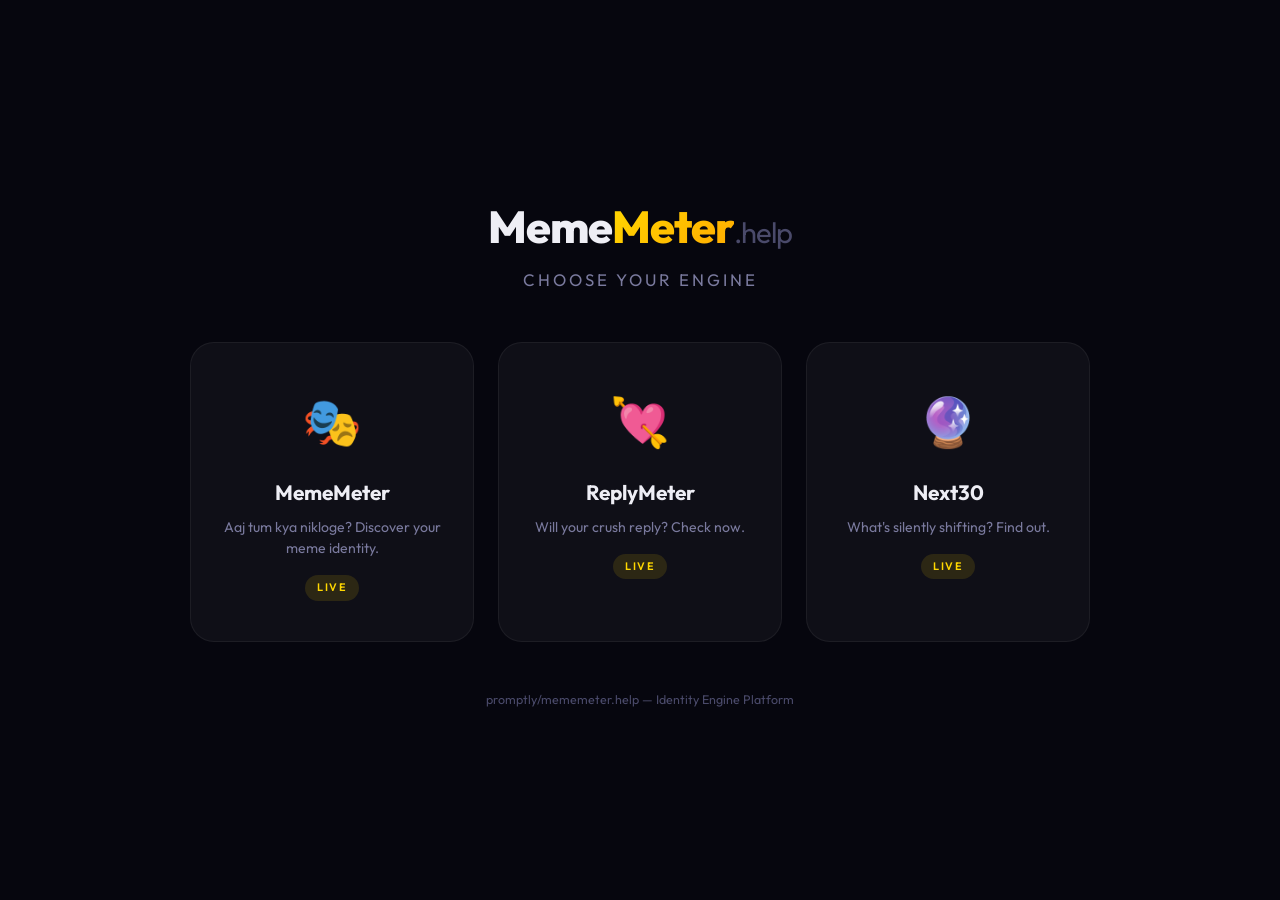
==== commit b8264a34: "rebrand: MemeMeter.help to promptly/mememeter.help across all files" ====
--- a/index.html
+++ b/index.html
@@ -11,14 +11,14 @@
     content="MemeMeter.help — India's #1 meme personality test. Enter your name and find out if you're Alpha, Savage, Silent Operator or a full Clown. Free, fun, instant result with audio. Try now!" />
   <meta name="keywords"
     content="meme meter, meme personality test, meme test, sigma test, alpha test, savage or clown, meme identity, personality quiz, funny personality test, hinglish meme, meme generator, apna meme type check karo, sigma ya clown test, mememeter result, free meme quiz, meme level check, personality test hindi, identity test online free, viral meme test, psychological identity test" />
-  <meta name="author" content="MemeMeter.help" />
+  <meta name="author" content="promptly/mememeter.help" />
   <meta name="robots" content="index, follow" />
   <link rel="canonical" href="https://mememeter.promptly.help/" />
   <meta name="theme-color" content="#06060e" />
 
   <!-- ══ Open Graph (Facebook, WhatsApp, Discord) ═════════ -->
   <meta property="og:type" content="website" />
-  <meta property="og:site_name" content="MemeMeter.help" />
+  <meta property="og:site_name" content="promptly/mememeter.help" />
   <meta property="og:title" content="MemeMeter – Aaj Tum Kya Nikloge?" />
   <meta property="og:description" content="Sigma? Savage? Silent Operator? Check your identity now." />
   <meta property="og:url" content="https://mememeter.promptly.help/" />
@@ -38,7 +38,7 @@
   {
     "@context": "https://schema.org",
     "@type": "WebSite",
-    "name": "MemeMeter.help",
+    "name": "promptly/mememeter.help",
     "alternateName": ["MemeMeter", "Meme Meter", "Meme Personality Test"],
     "url": "https://mememeter.promptly.help",
     "description": "Free meme personality test — discover your identity: Alpha Frequency, Dominance Protocol, Silent Operator, or Reality Check.",
@@ -54,7 +54,7 @@
   {
     "@context": "https://schema.org",
     "@type": "Organization",
-    "name": "MemeMeter.help",
+    "name": "promptly/mememeter.help",
     "url": "https://mememeter.promptly.help",
     "logo": "https://mememeter.promptly.help/og-image.png?v=1",
     "sameAs": []
@@ -105,7 +105,7 @@
 
     </div>
 
-    <p class="home-footer">MemeMeter.help — Identity Engine Platform</p>
+    <p class="home-footer">promptly/mememeter.help — Identity Engine Platform</p>
 
   </div>
 
--- a/css/style.css
+++ b/css/style.css
@@ -1,5 +1,5 @@
 /* ═══════════════════════════════════════════════════════════════
-   MemeMeter.help — Platform Stylesheet
+   promptly/mememeter.help — Platform Stylesheet
    ═══════════════════════════════════════════════════════════════ */
 
 /* ── Reset & Root ─────────────────────────────────────────── */
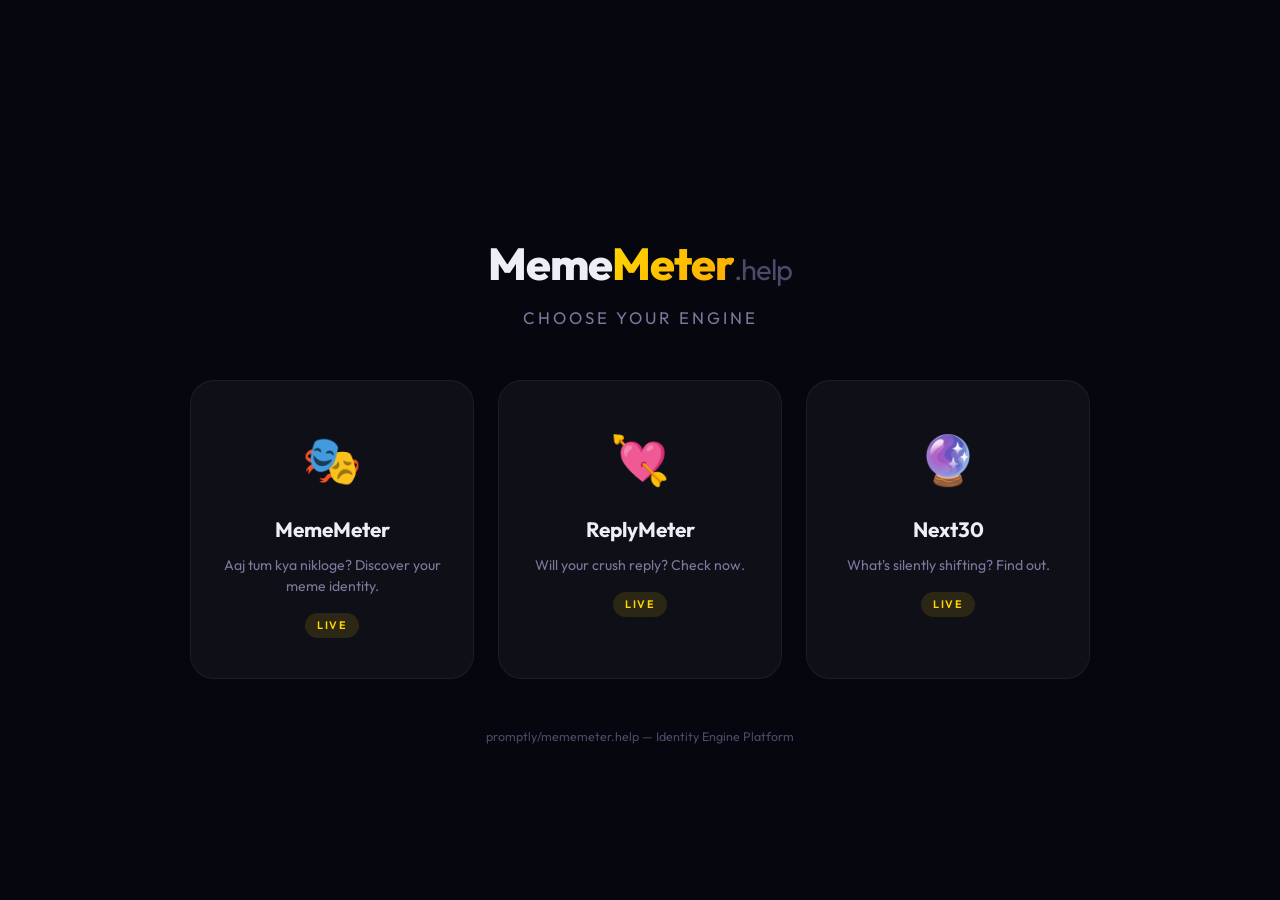
==== commit e0d56ec5: "integrated adsterra native and 320x50 ads to all pages" ====
--- a/index.html
+++ b/index.html
@@ -5,22 +5,32 @@
   <meta charset="UTF-8">
   <meta name="viewport" content="width=device-width, initial-scale=1">
 
+  <!-- Google tag (gtag.js) -->
+  <script async src="https://www.googletagmanager.com/gtag/js?id=G-XMS1JR7TPF"></script>
+  <script>
+    window.dataLayer = window.dataLayer || [];
+    function gtag() { dataLayer.push(arguments); }
+    gtag('js', new Date());
+    gtag('config', 'G-XMS1JR7TPF');
+  </script>
+
   <!-- ══ Primary SEO ═══════════════════════════════════════ -->
-  <title>MemeMeter – Psychological Identity Engine</title>
+  <title>Promptly.help – Viral Identity & Relationship Tests</title>
   <meta name="description"
-    content="MemeMeter.help — India's #1 meme personality test. Enter your name and find out if you're Alpha, Savage, Silent Operator or a full Clown. Free, fun, instant result with audio. Try now!" />
+    content="Fun viral identity tests, relationship calculators and psychological future reveals." />
   <meta name="keywords"
     content="meme meter, meme personality test, meme test, sigma test, alpha test, savage or clown, meme identity, personality quiz, funny personality test, hinglish meme, meme generator, apna meme type check karo, sigma ya clown test, mememeter result, free meme quiz, meme level check, personality test hindi, identity test online free, viral meme test, psychological identity test" />
-  <meta name="author" content="promptly/mememeter.help" />
+  <meta name="author" content="Promptly.help" />
   <meta name="robots" content="index, follow" />
   <link rel="canonical" href="https://mememeter.promptly.help/" />
   <meta name="theme-color" content="#06060e" />
 
   <!-- ══ Open Graph (Facebook, WhatsApp, Discord) ═════════ -->
   <meta property="og:type" content="website" />
-  <meta property="og:site_name" content="promptly/mememeter.help" />
-  <meta property="og:title" content="MemeMeter – Aaj Tum Kya Nikloge?" />
-  <meta property="og:description" content="Sigma? Savage? Silent Operator? Check your identity now." />
+  <meta property="og:site_name" content="Promptly.help" />
+  <meta property="og:title" content="Promptly.help – Viral Identity & Relationship Tests" />
+  <meta property="og:description"
+    content="Fun viral identity tests, relationship calculators and psychological future reveals." />
   <meta property="og:url" content="https://mememeter.promptly.help/" />
   <meta property="og:image" content="https://mememeter.promptly.help/og-image.png?v=1" />
   <meta property="og:image:width" content="1200" />
@@ -29,8 +39,9 @@
 
   <!-- ══ Twitter Card ═════════════════════════════════════ -->
   <meta name="twitter:card" content="summary_large_image" />
-  <meta name="twitter:title" content="MemeMeter – Aaj Tum Kya Nikloge?" />
-  <meta name="twitter:description" content="Sigma? Savage? Silent Operator? Check your identity now." />
+  <meta name="twitter:title" content="Promptly.help – Viral Identity & Relationship Tests" />
+  <meta name="twitter:description"
+    content="Fun viral identity tests, relationship calculators and psychological future reveals." />
   <meta name="twitter:image" content="https://mememeter.promptly.help/og-image.png?v=1" />
 
   <!-- ══ JSON-LD Structured Data ══════════════════════════ -->
@@ -38,7 +49,7 @@
   {
     "@context": "https://schema.org",
     "@type": "WebSite",
-    "name": "promptly/mememeter.help",
+    "name": "Promptly.help",
     "alternateName": ["MemeMeter", "Meme Meter", "Meme Personality Test"],
     "url": "https://mememeter.promptly.help",
     "description": "Free meme personality test — discover your identity: Alpha Frequency, Dominance Protocol, Silent Operator, or Reality Check.",
@@ -54,7 +65,7 @@
   {
     "@context": "https://schema.org",
     "@type": "Organization",
-    "name": "promptly/mememeter.help",
+    "name": "Promptly.help",
     "url": "https://mememeter.promptly.help",
     "logo": "https://mememeter.promptly.help/og-image.png?v=1",
     "sameAs": []
@@ -71,6 +82,21 @@
 <body>
 
   <div class="home-wrapper">
+
+    <!-- AD SLOT TOP -->
+    <div class="ad-slot" id="ad-top">
+      <script type="text/javascript">
+        atOptions = {
+          'key': 'fe56a36f080f993e6118dda8ee2bcd5e',
+          'format': 'iframe',
+          'height': 50,
+          'width': 320,
+          'params': {}
+        };
+      </script>
+      <script type="text/javascript"
+        src="//www.highperformanceformat.com/fe56a36f080f993e6118dda8ee2bcd5e/invoke.js"></script>
+    </div>
 
     <div class="home-brand">
       <h1>Meme<span class="brand-accent">Meter</span><span class="brand-dot">.help</span></h1>
@@ -109,6 +135,21 @@
 
   </div>
 
+  <!-- AD SLOT STICKY -->
+  <div class="ad-slot ad-slot--sticky" id="ad-sticky">
+    <script type="text/javascript">
+      atOptions = {
+        'key': 'fe56a36f080f993e6118dda8ee2bcd5e',
+        'format': 'iframe',
+        'height': 50,
+        'width': 320,
+        'params': {}
+      };
+    </script>
+    <script type="text/javascript"
+      src="//www.highperformanceformat.com/fe56a36f080f993e6118dda8ee2bcd5e/invoke.js"></script>
+  </div>
+
 </body>
 
 </html>
